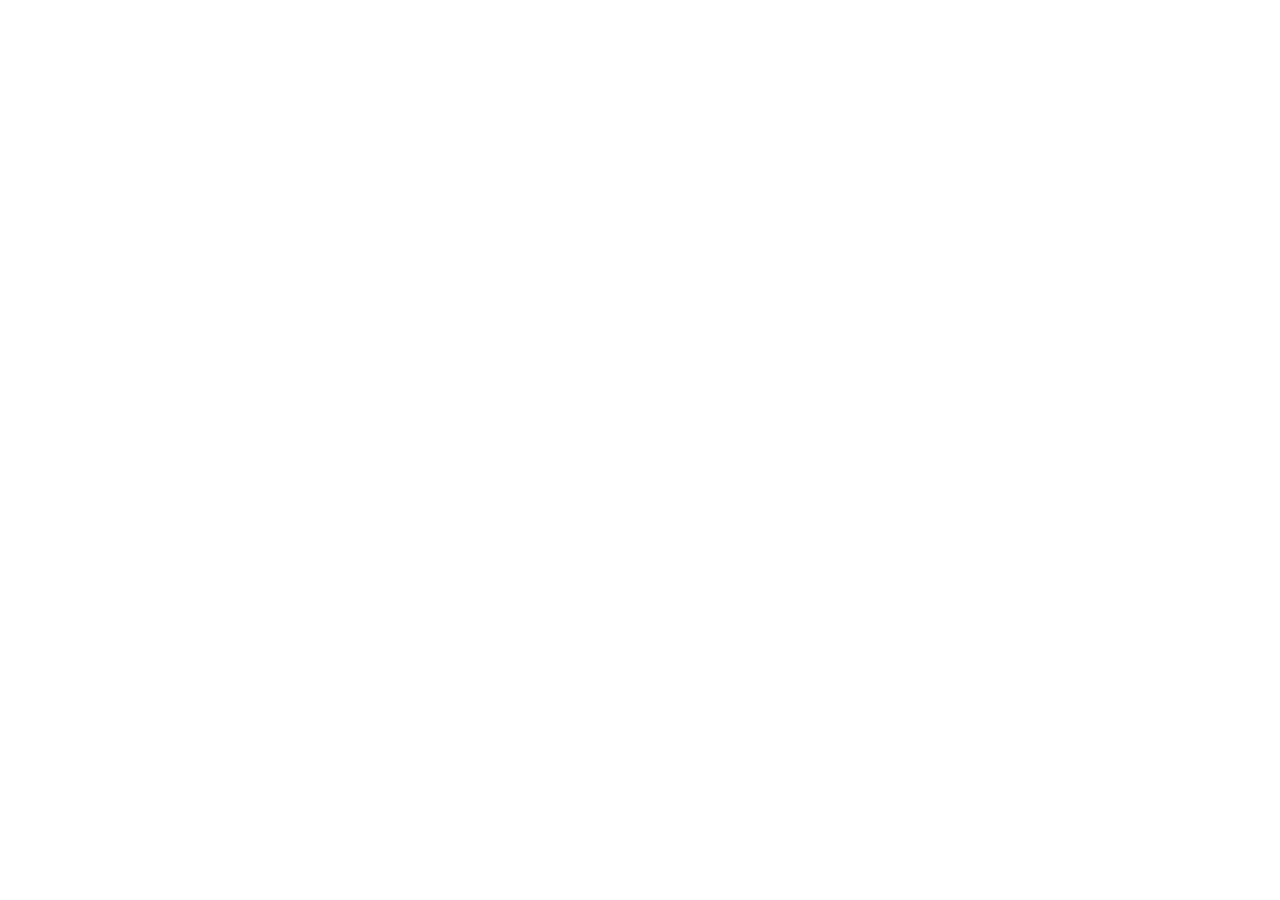
==== index.html @ 946d6adf "Init : création du dépôt, arborescence des fichiers et structure HTML de base" ====
<!DOCTYPE html>
<html lang="fr">
<head> 
<meta charset="UTF-8"> 
<meta name="viewport" content="width=device-width, initial-scale=1.0"> 
<title>AfriTalent — Accueil</title> 
<!-- Bootstrap 5 via CDN : feuille de style --> 
<link 
href="https://cdn.jsdelivr.net/npm/bootstrap@5.3.0/dist/css/bootstrap.min.css" 
rel="stylesheet"> 
<!-- Votre feuille de style personnelle --> 
<link rel="stylesheet" href="css/style.css">
</head>
<body> 
<!-- Le contenu de la page sera ajoute ici --> 
<!-- Bootstrap 5 via CDN : script JavaScript --> 
<script 
src="https://cdn.jsdelivr.net/npm/bootstrap@5.3.0/dist/js/bootstrap.bundle.min.js"
></script> 
<!-- Votre script JavaScript --> 
<script src="js/main.js"></script>
</body>
</html>
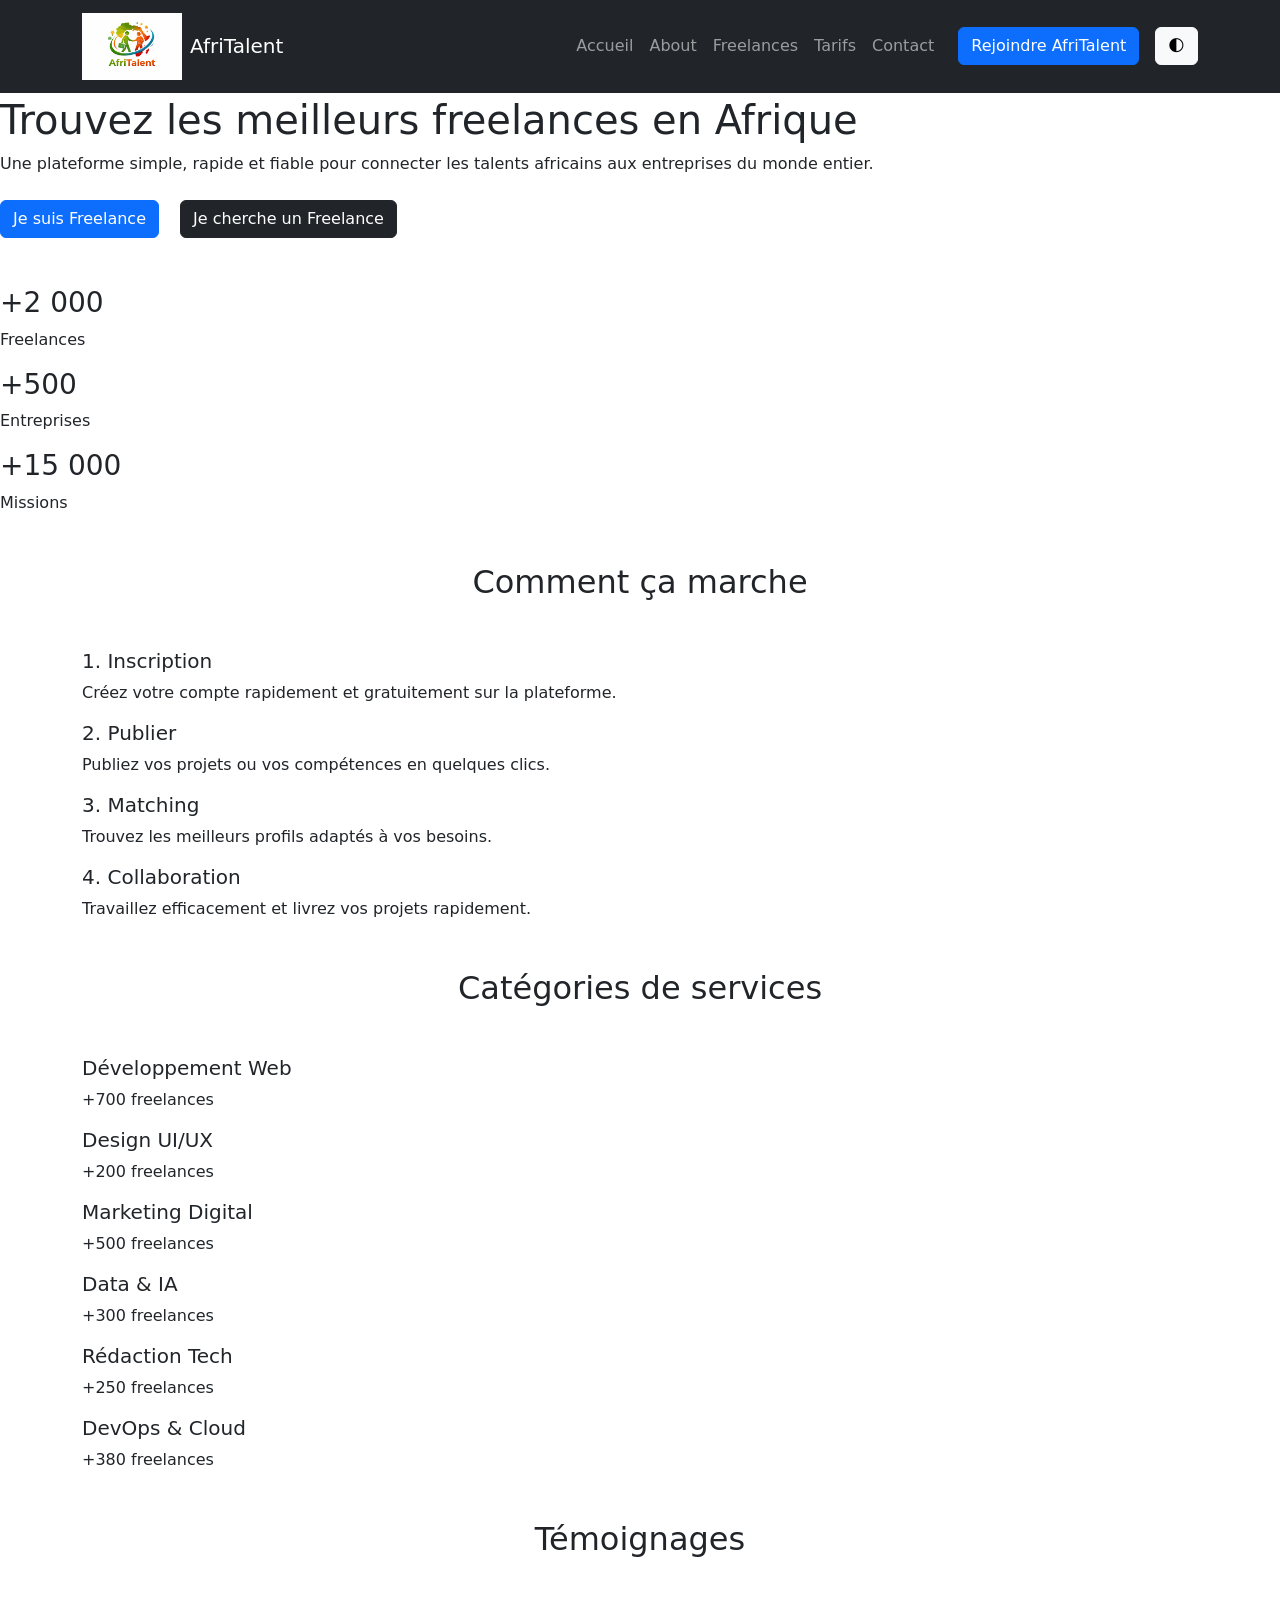
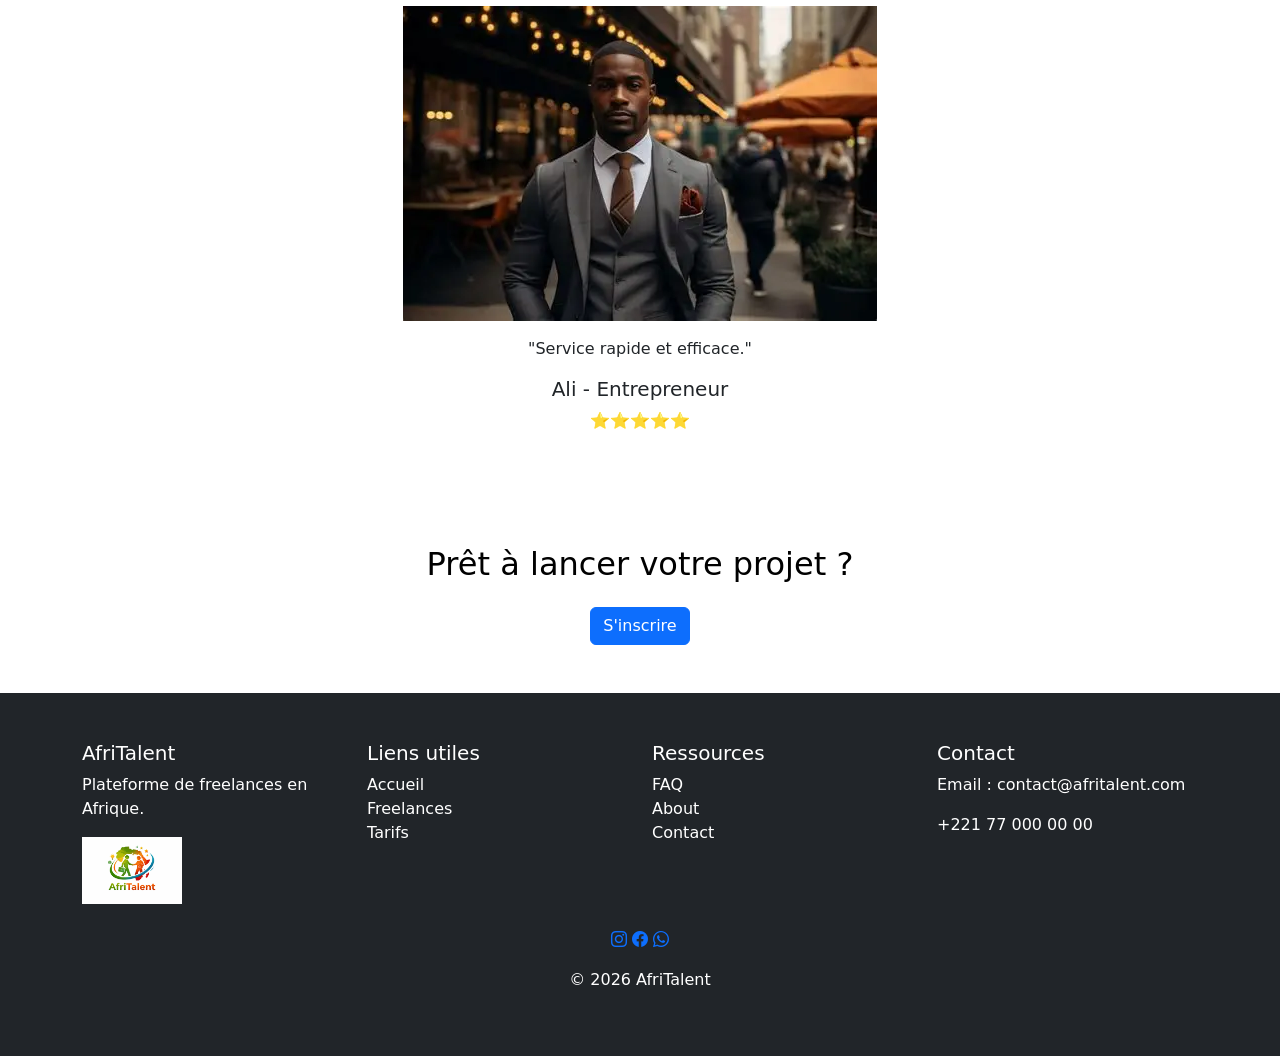
==== commit 5bd7e432: "HTML : structure complète des 5 pages avec sections et contenu texte" ====
--- a/index.html
+++ b/index.html
@@ -3,21 +3,230 @@
 <head> 
 <meta charset="UTF-8"> 
 <meta name="viewport" content="width=device-width, initial-scale=1.0"> 
-<title>AfriTalent — Accueil</title> 
-<!-- Bootstrap 5 via CDN : feuille de style --> 
-<link 
-href="https://cdn.jsdelivr.net/npm/bootstrap@5.3.0/dist/css/bootstrap.min.css" 
-rel="stylesheet"> 
-<!-- Votre feuille de style personnelle --> 
-<link rel="stylesheet" href="css/style.css">
+<head>
+  <title>AfriTalent — Accueil</title>
+  <!-- Bootstrap -->
+  <link href="https://cdn.jsdelivr.net/npm/bootstrap@5.3.0/dist/css/bootstrap.min.css" rel="stylesheet">
+  <!-- Bootstrap Icons -->
+  <link href="https://cdn.jsdelivr.net/npm/bootstrap-icons@1.11.3/font/bootstrap-icons.min.css" rel="stylesheet"> 
+  <link rel="stylesheet" href="css/style.css">
 </head>
-<body> 
-<!-- Le contenu de la page sera ajoute ici --> 
-<!-- Bootstrap 5 via CDN : script JavaScript --> 
-<script 
-src="https://cdn.jsdelivr.net/npm/bootstrap@5.3.0/dist/js/bootstrap.bundle.min.js"
-></script> 
-<!-- Votre script JavaScript --> 
-<script src="js/main.js"></script>
+
+<body>
+  <!-- HEADER -->
+  <header>
+    <nav class="navbar navbar-expand-lg navbar-dark bg-dark fixed-top">
+      <div class="container">
+        <a class="navbar-brand d-flex align-items-center" href="index.html">
+          <img src="images/logo.png" alt="Logo AfriTalent" width="100" class="me-2">
+          AfriTalent
+        </a>
+        <button class="navbar-toggler" type="button" data-bs-toggle="collapse" data-bs-target="#menu">
+          <span class="navbar-toggler-icon"></span>
+        </button>
+        <div class="collapse navbar-collapse" id="menu">
+          <ul class="navbar-nav ms-auto">
+            <li class="nav-item">
+              <a class="nav-link" href="index.html">Accueil</a>
+            </li>
+            <li class="nav-item">
+              <a class="nav-link" href="about.html">About</a>
+            </li>
+            <li class="nav-item">
+              <a class="nav-link" href="freelances.html">Freelances</a>
+            </li>
+            <li class="nav-item">
+              <a class="nav-link" href="tarifs.html">Tarifs</a>
+            </li>
+            <li class="nav-item">
+              <a class="nav-link" href="contact.html">Contact</a>
+            </li>
+          </ul>
+          <a href="#" class="btn btn-primary ms-3">Rejoindre AfriTalent</a>
+          <button class="btn btn-light ms-3">🌓</button>
+        </div>
+      </div>
+    </nav>
+  </header>
+  <!-- MAIN -->
+  <main class="mt-5 pt-5">
+    <!-- HERO -->
+    <section class="hero">
+      <div class="hero-text">
+        <h1>Trouvez les meilleurs freelances en Afrique</h1>
+        <p>
+          Une plateforme simple, rapide et fiable pour connecter les talents africains
+          aux entreprises du monde entier.
+        </p>
+        <div class="mt-4">
+          <a href="#" class="btn btn-primary me-3">Je suis Freelance</a>
+          <a href="freelances.html" class="btn btn-dark">
+            Je cherche un Freelance
+          </a>
+        </div>
+        <div class="stats mt-5">
+          <div>
+            <h3>+2 000</h3>
+            <p>Freelances</p>
+          </div>
+          <div>
+            <h3>+500</h3>
+            <p>Entreprises</p>
+          </div>
+          <div>
+            <h3>+15 000</h3>
+            <p>Missions</p>
+          </div>
+        </div>
+      </div>
+    </section>
+    <!-- COMMENT ÇA MARCHE -->
+    <section class="container my-5">
+      <h2 class="text-center mb-5">Comment ça marche</h2>
+      <div class="bento-grid">
+        <div class="bento-item large">
+          <h5>1. Inscription</h5>
+          <p>
+            Créez votre compte rapidement et gratuitement sur la plateforme.
+          </p>
+        </div>
+        <div class="bento-item">
+          <h5>2. Publier</h5>
+          <p>
+            Publiez vos projets ou vos compétences en quelques clics.
+          </p>
+        </div>
+        <div class="bento-item">
+          <h5>3. Matching</h5>
+          <p>
+            Trouvez les meilleurs profils adaptés à vos besoins.
+          </p>
+        </div>
+        <div class="bento-item wide">
+          <h5>4. Collaboration</h5>
+          <p>
+            Travaillez efficacement et livrez vos projets rapidement.
+          </p>
+        </div>
+      </div>
+    </section>
+    <!-- CATÉGORIES -->
+    <section class="container my-5">
+      <h2 class="text-center mb-5">Catégories de services</h2>
+      <div class="categories">
+        <div class="category-card">
+          <h5>Développement Web</h5>
+          <p>+700 freelances</p>
+        </div>
+        <div class="category-card">
+          <h5>Design UI/UX</h5>
+          <p>+200 freelances</p>
+        </div>
+        <div class="category-card">
+          <h5>Marketing Digital</h5>
+          <p>+500 freelances</p>
+        </div>
+        <div class="category-card">
+          <h5>Data & IA</h5>
+          <p>+300 freelances</p>
+        </div>
+        <div class="category-card">
+          <h5>Rédaction Tech</h5>
+          <p>+250 freelances</p>
+        </div>
+        <div class="category-card">
+          <h5>DevOps & Cloud</h5>
+          <p>+380 freelances</p>
+        </div>
+      </div>
+    </section>
+    <!-- TÉMOIGNAGES -->
+    <section class="container my-5">
+      <h2 class="text-center mb-5">Témoignages</h2>
+      <div id="carouselExample" class="carousel slide" data-bs-ride="carousel">
+        <div class="carousel-inner text-center">
+          <div class="carousel-item active">
+            <img src="images/entrepreneur .webp" alt="" class="mb-3">
+            <p>"Service rapide et efficace."</p>
+            <h5>Ali - Entrepreneur</h5>
+            <p>⭐⭐⭐⭐⭐</p>
+          </div>
+          <div class="carousel-item">
+            <img src="images/freelance carooussel.avif" alt="" class="mb-3">
+            <p>"Très bonne plateforme pour freelances."</p>
+            <h5>Fatou - Freelance</h5>
+            <p>⭐⭐⭐⭐⭐</p>
+          </div>
+          <div class="carousel-item">
+            <img src="images/start up.webp" alt="" class="mb-3">
+            <p>"Je recommande fortement."</p>
+            <h5>Fatoumata - Startup</h5>
+            <p>⭐⭐⭐⭐⭐</p>
+          </div>
+        </div>
+        <!-- BUTTONS -->
+        <button class="carousel-control-prev" type="button" data-bs-target="#carouselExample" data-bs-slide="prev">
+          <span class="carousel-control-prev-icon"></span>
+        </button>
+        <button class="carousel-control-next" type="button" data-bs-target="#carouselExample" data-bs-slide="next">
+          <span class="carousel-control-next-icon"></span>
+        </button>
+      </div>
+    </section>
+    <!-- CTA -->
+    <section class="text-black text-center py-5">
+      <h2>Prêt à lancer votre projet ?</h2>
+      <a href="#" class="btn btn-primary mt-3">S'inscrire</a>
+    </section>
+  </main>
+  <!-- FOOTER -->
+  <footer class="bg-dark text-white py-5">
+    <div class="container">
+      <div class="row">
+        <div class="col-md-3">
+          <h5>AfriTalent</h5>
+          <p>Plateforme de freelances en Afrique.</p>
+          <img src="images/logo.png" alt="Logo AfriTalent" width="100">
+        </div>
+        <div class="col-md-3">
+          <h5>Liens utiles</h5>
+          <ul class="list-unstyled">
+            <li>
+              <a class="nav-link" href="index.html">Accueil</a>
+            </li>
+            <li>
+              <a class="nav-link" href="freelances.html">Freelances</a>
+            </li>
+            <li>
+              <a class="nav-link" href="tarifs.html">Tarifs</a>
+            </li>
+          </ul>
+        </div>
+        <div class="col-md-3">
+          <h5>Ressources</h5>
+          <ul class="list-unstyled">
+            <li>FAQ</li>
+            <li>About</li>
+            <li>Contact</li>
+          </ul>
+        </div>
+        <div class="col-md-3">
+          <h5>Contact</h5>
+          <p>Email : contact@afritalent.com</p>
+          <p>+221 77 000 00 00</p>
+        </div>
+      </div>
+     <div class="text-center mt-4">
+                <a href="#"><i class="bi bi-instagram"></i></a>
+                <a href="#"><i class="bi bi-facebook"></i></a>
+                <a href="#"><i class="bi bi-whatsapp"></i></a>
+                <p class="mt-3">© 2026 AfriTalent</p>
+            </div>
+    </div>
+  </footer>
+  <!-- Bootstrap JS -->
+  <script src="https://cdn.jsdelivr.net/npm/bootstrap@5.3.0/dist/js/bootstrap.bundle.min.js"></script>
+  <script></script>
 </body>
+
 </html>
